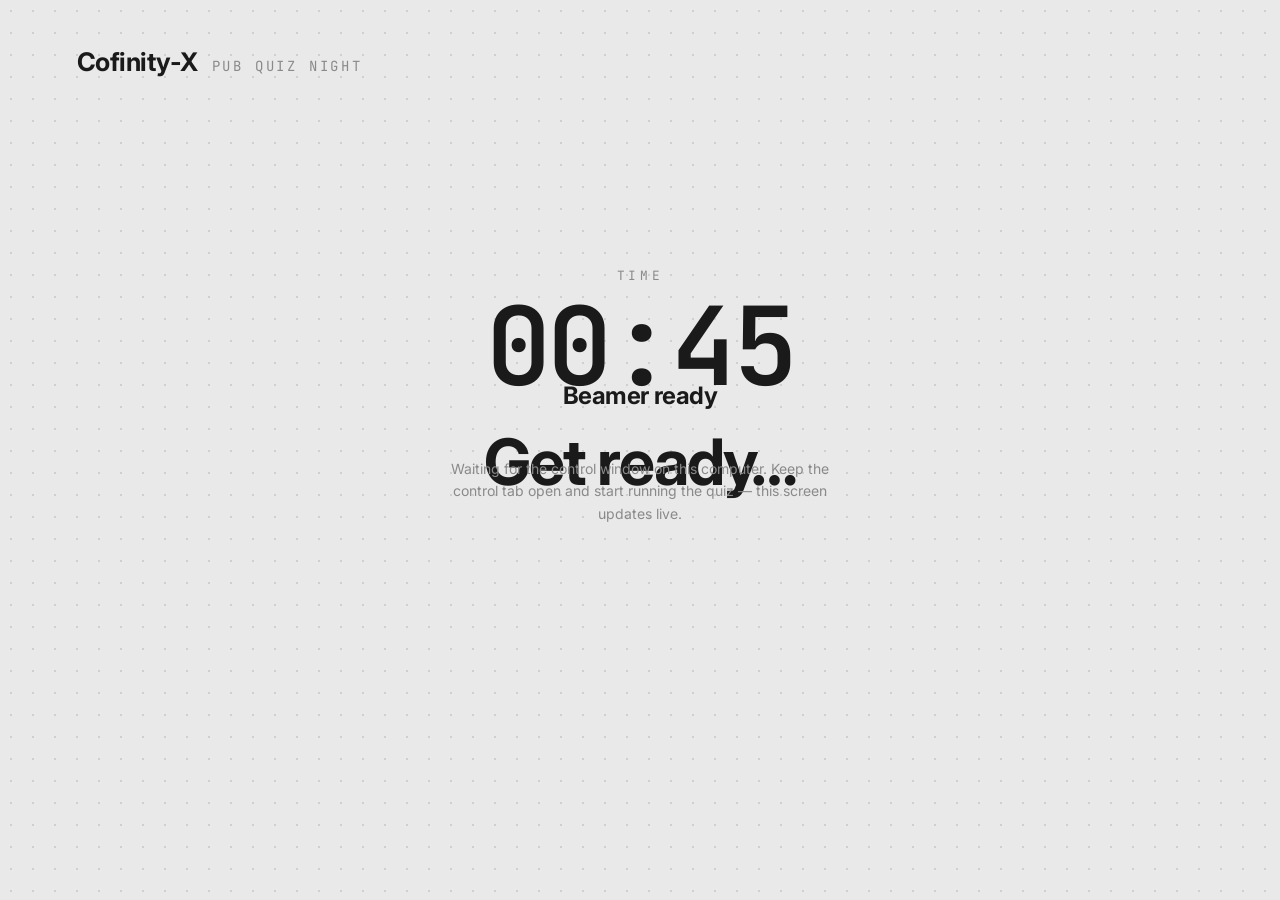
==== beamer.html @ 1c817a7e "Add files via upload" ====
<!DOCTYPE html>
<html lang="en">
<head>
  <meta charset="UTF-8" />
  <meta name="viewport" content="width=device-width, initial-scale=1.0" />
  <title>Cofinity-X Pub Quiz — Beamer</title>
  <link rel="stylesheet" href="assets/style.css" />
  <style>
    html, body { height: 100%; overflow: hidden; }
    .beamer { height: 100vh; display: grid;
      grid-template-rows: auto 1fr;
      padding: min(5vh, 48px) min(6vw, 80px) min(6vh, 56px); }

    /* top bar: wordmark left, round tag right */
    .b-top { display: flex; align-items: center; justify-content: space-between;
      gap: min(2.5vw, 28px); flex-wrap: wrap; }
    .b-brand { display: flex; align-items: baseline; gap: 14px; }
    .b-wordmark { font-weight: 700; font-size: clamp(18px, 2vw, 26px); letter-spacing: -0.02em; }
    .b-kicker { font-family: 'JetBrains Mono', monospace; font-size: clamp(10px,1.1vw,14px);
      color: var(--muted); text-transform: uppercase; letter-spacing: 0.2em; }
    .b-roundtag { display: flex; align-items: center; gap: 14px;
      font-weight: 500; font-size: clamp(13px,1.4vw,19px); color: var(--ink-soft); }
    .b-roundpill { background: var(--grad); color: #fff; font-weight: 600;
      padding: 6px 16px; border-radius: 999px; font-size: 0.9em; letter-spacing: 0.01em; }

    /* question stage — true centre */
    .b-qview { display: grid; grid-template-rows: 1fr auto 1fr; align-items: center;
      justify-items: center; gap: min(3vh, 28px); height: 100%; }
    .b-timer-wrap { align-self: end; display: flex; flex-direction: column;
      align-items: center; gap: 8px; }
    .b-timer-label { font-family: 'JetBrains Mono', monospace; font-size: clamp(10px,1vw,13px);
      letter-spacing: 0.28em; text-transform: uppercase; color: var(--muted); }
    .b-timer { font-family: 'JetBrains Mono', monospace; font-weight: 600;
      font-size: clamp(48px, 8.5vw, 116px); line-height: 1; font-variant-numeric: tabular-nums;
      letter-spacing: -0.03em; transition: color .2s ease; }
    .b-timer.low { color: var(--o3); }

    .b-question { font-weight: 700; font-size: clamp(32px, 5vw, 80px); line-height: 1.06;
      max-width: 20ch; margin: 0; letter-spacing: -0.03em; text-align: center; align-self: center; }
    /* when a picture question is showing, question text shrinks and image leads */
    .b-qview.has-image { grid-template-rows: auto auto 1fr auto; }
    .b-qview.has-image .b-question { font-size: clamp(24px, 3.2vw, 44px); }
    .b-image-wrap { align-self: center; display: none; justify-content: center; align-items: center;
      width: 100%; }
    .b-qview.has-image .b-image-wrap { display: flex; }
    .b-image { max-height: 46vh; max-width: min(70vw, 760px); object-fit: contain;
      border-radius: 18px; background: #fff; padding: 14px;
      box-shadow: 0 20px 56px rgba(0,0,0,0.10); border: 1px solid var(--line);
      animation: answerIn .35s ease; }

    .b-answer { align-self: start; display: none; flex-direction: column; align-items: center;
      gap: 10px; padding: 18px 44px; border-radius: 20px; background: #fff;
      border: 1px solid var(--line); box-shadow: 0 20px 56px rgba(0,0,0,0.10);
      animation: answerIn .35s ease; }
    .b-answer.show { display: flex; }
    @keyframes answerIn { from { opacity: 0; transform: translateY(10px); } to { opacity: 1; transform: none; } }
    .b-answer-label { font-family: 'JetBrains Mono', monospace; font-size: clamp(11px,1.1vw,14px);
      letter-spacing: 0.24em; text-transform: uppercase; color: var(--muted); }
    .b-answer-text { font-weight: 800; font-size: clamp(28px,4vw,56px); letter-spacing: -0.02em; }

    /* scoreboard */
    .b-scoreview { display: none; flex-direction: column; justify-content: center;
      max-width: 1120px; width: 100%; margin: 0 auto; height: 100%; }
    .b-scoreview.show { display: flex; }
    .b-scorehead { display: flex; align-items: baseline; gap: 18px; margin: 0 0 min(5vh,40px); }
    .b-scoretitle { font-weight: 800; font-size: clamp(38px,6vw,88px);
      margin: 0; letter-spacing: -0.04em; }
    .b-scoresub { font-family: 'JetBrains Mono', monospace; font-size: clamp(12px,1.3vw,17px);
      text-transform: uppercase; letter-spacing: 0.18em; }
    .b-scorelist { display: flex; flex-direction: column; gap: min(2.6vh, 24px); }
    .b-scorerow { display: flex; align-items: center; gap: min(2.5vw, 30px); }
    .b-rank { font-family: 'JetBrains Mono', monospace; font-size: clamp(18px,2.4vw,36px);
      font-weight: 500; color: var(--muted); min-width: 1.3em; text-align: center; flex-shrink: 0; }
    .b-rank.first { color: var(--o3); font-weight: 700; }
    .b-barcol { flex: 1; display: flex; flex-direction: column; gap: 10px; }
    .b-bartop { display: flex; justify-content: space-between; align-items: baseline; }
    .b-teamname { font-weight: 600; font-size: clamp(20px,2.8vw,40px); letter-spacing: -0.02em; }
    .b-scoreval { font-family: 'JetBrains Mono', monospace; font-weight: 600;
      font-size: clamp(20px,2.8vw,40px); color: var(--ink-soft); font-variant-numeric: tabular-nums; }
    .b-scoreval.lead { color: var(--o3); }
    .b-bartrack { height: 8px; background: #D6D6D6; border-radius: 4px; overflow: hidden; }
    .b-barfill { height: 100%; background: var(--grad); border-radius: 4px; transition: width .5s ease; }
    .b-empty { font-family: 'JetBrains Mono', monospace; color: var(--muted); font-size: 18px; }

    /* waiting overlay */
    .b-waiting { position: fixed; inset: 0; display: flex; align-items: center;
      justify-content: center; flex-direction: column; gap: 14px; text-align: center; padding: 24px; }
    .b-waiting h2 { font-weight: 700; font-size: 24px; letter-spacing: -0.02em; }
    .b-waiting p { color: var(--muted); font-size: 14px; max-width: 42ch; line-height: 1.6; }
    body.connected .b-waiting { display: none; }

    /* start & round intro screens */
    .b-intro { display: none; flex-direction: column; align-items: center;
      justify-content: center; text-align: center; height: 100%; gap: min(2.5vh, 22px); }
    .b-intro.show { display: flex; }
    .b-intro-kicker { font-family: 'JetBrains Mono', monospace; font-weight: 600;
      font-size: clamp(14px, 1.8vw, 24px); letter-spacing: 0.22em; text-transform: uppercase; }
    .b-intro-title { font-weight: 800; font-size: clamp(44px, 8vw, 120px); line-height: 1.02;
      letter-spacing: -0.04em; margin: 0; }
    .b-intro-sub { color: var(--muted); font-size: clamp(16px, 2vw, 26px); margin: 0; max-width: 28ch; }
    .b-trophy { font-size: clamp(60px, 10vw, 140px); line-height: 1;
      animation: answerIn .5s ease; }
    .b-runnerup { margin-top: min(3vh, 26px); font-family: 'JetBrains Mono', monospace;
      font-size: clamp(13px, 1.5vw, 19px); color: var(--muted); letter-spacing: 0.04em; }
    .b-winner-name-grad { background: var(--grad); -webkit-background-clip: text;
      background-clip: text; color: transparent; }

    /* final / buzzer view */
    .b-finalview { display: none; flex-direction: column; height: 100%;
      justify-content: center; gap: min(5vh, 44px); }
    .b-finalview.show { display: flex; }
    .b-final-duel { display: grid; grid-template-columns: 1fr auto 1fr;
      align-items: center; gap: min(3vw, 40px); }
    .b-final-team { display: flex; flex-direction: column; align-items: center;
      gap: 6px; padding: min(3vh,28px) min(2vw,28px); border-radius: 20px;
      background: #fff; border: 1px solid var(--line); box-shadow: 0 14px 44px rgba(0,0,0,0.07); }
    .b-final-team-label { font-family: 'JetBrains Mono', monospace; font-size: clamp(10px,1vw,13px);
      letter-spacing: 0.22em; text-transform: uppercase; color: var(--muted); }
    .b-final-team-name { font-weight: 700; font-size: clamp(22px,3vw,46px); letter-spacing: -0.02em;
      text-align: center; line-height: 1.1; }
    .b-final-team-score { font-family: 'JetBrains Mono', monospace; font-weight: 600;
      font-size: clamp(44px,7vw,104px); line-height: 1; font-variant-numeric: tabular-nums;
      background: var(--grad); -webkit-background-clip: text; background-clip: text; color: transparent; }
    .b-final-vs { display: flex; flex-direction: column; align-items: center; gap: 10px; }
    .b-final-buzzer { font-family: 'JetBrains Mono', monospace; font-weight: 600;
      font-size: clamp(12px,1.4vw,18px); letter-spacing: 0.3em; color: #fff;
      background: var(--grad); padding: 6px 16px; border-radius: 999px; }
    .b-final-vs-x { font-weight: 800; font-size: clamp(28px,4vw,60px); color: var(--muted); line-height: 1; }
    .b-final-counter { font-size: clamp(11px,1.2vw,15px); color: var(--muted); letter-spacing: 0.1em; }
    .b-final-qbox { display: flex; flex-direction: column; align-items: center; gap: min(3vh,28px); text-align: center; }
    .b-final-question { font-weight: 700; font-size: clamp(28px,4vw,60px); line-height: 1.12;
      max-width: 24ch; margin: 0; letter-spacing: -0.02em; }
  </style>
</head>
<body>
  <div class="beamer" id="beamer">
    <header class="b-top">
      <span class="b-brand">
        <span class="b-wordmark">Cofinity-X</span>
        <span class="b-kicker">Pub Quiz Night</span>
      </span>
      <span class="b-roundtag" id="b-roundtag" style="visibility:hidden">
        <span class="b-roundpill" id="b-roundpill">Round 1</span>
        <span id="b-roundname">General Knowledge</span>
      </span>
    </header>

    <!-- start screen -->
    <div class="b-intro" id="b-startview">
      <span class="b-intro-kicker grad-text">Welcome</span>
      <h1 class="b-intro-title">Cofinity-X<br>Pub Quiz Night</h1>
      <p class="b-intro-sub">Grab a drink, find your team. We're about to begin.</p>
    </div>

    <!-- round intro screen -->
    <div class="b-intro" id="b-roundintroview">
      <span class="b-intro-kicker grad-text" id="b-roundintro-num">Round 1</span>
      <h1 class="b-intro-title" id="b-roundintro-title">Warm-Up</h1>
    </div>

    <!-- winner screen -->
    <div class="b-intro" id="b-winnerview">
      <span class="b-intro-kicker grad-text">Champions</span>
      <div class="b-trophy">🏆</div>
      <h1 class="b-intro-title" id="b-winner-name">—</h1>
      <p class="b-intro-sub" id="b-winner-score">—</p>
      <div class="b-runnerup" id="b-winner-runnerup"></div>
    </div>

    <!-- question view -->
    <div class="b-qview" id="b-qview">
      <div class="b-timer-wrap">
        <span class="b-timer-label">Time</span>
        <div class="b-timer" id="b-timer">00:45</div>
      </div>
      <p class="b-question" id="b-question">Get ready…</p>
      <div class="b-image-wrap" id="b-image-wrap">
        <img class="b-image" id="b-image" alt="" />
      </div>
      <div class="b-answer" id="b-answer">
        <span class="b-answer-label">Answer</span>
        <span class="b-answer-text grad-text" id="b-answer-text"></span>
      </div>
    </div>

    <!-- scoreboard view -->
    <div class="b-scoreview" id="b-scoreview">
      <div class="b-scorehead">
        <h1 class="b-scoretitle">Scoreboard</h1>
        <span class="b-scoresub grad-text">Live standings</span>
      </div>
      <div class="b-scorelist" id="b-scorelist"></div>
    </div>

    <!-- final / buzzer view -->
    <div class="b-finalview" id="b-finalview">
      <div class="b-final-duel">
        <div class="b-final-team" id="b-final-team-a">
          <span class="b-final-team-label">Team A</span>
          <span class="b-final-team-name" id="b-final-name-a">Team A</span>
          <span class="b-final-team-score" id="b-final-score-a">0</span>
        </div>
        <div class="b-final-vs">
          <span class="b-final-buzzer">BUZZER</span>
          <span class="b-final-vs-x">×</span>
          <span class="b-final-counter mono" id="b-final-counter">1 / 18</span>
        </div>
        <div class="b-final-team" id="b-final-team-b">
          <span class="b-final-team-label">Team B</span>
          <span class="b-final-team-name" id="b-final-name-b">Team B</span>
          <span class="b-final-team-score" id="b-final-score-b">0</span>
        </div>
      </div>
      <div class="b-final-qbox">
        <p class="b-final-intro-note" id="b-final-intro-note" style="display:none">Final round — get ready to buzz.</p>
        <p class="b-final-question" id="b-final-question">Get ready…</p>
        <div class="b-answer" id="b-final-answer">
          <span class="b-answer-label">Answer</span>
          <span class="b-answer-text grad-text" id="b-final-answer-text"></span>
        </div>
      </div>
    </div>
  </div>

  <div class="b-waiting">
    <h2>Beamer ready</h2>
    <p>Waiting for the control window on this computer. Keep the control tab open and start running the quiz — this screen updates live.</p>
  </div>

  <script type="module" src="assets/beamer.js"></script>
</body>
</html>
---- assets/style.css ----
/* ── Cofinity-X Pub Quiz — shared styles ──────────────────────────────────
   Brand from cofinity-x.com: light grey canvas + dot grid, black Inter
   headlines, orange→red gradient accent, rounded pill buttons. */

@import url('https://fonts.googleapis.com/css2?family=Inter:wght@400;500;600;700;800&family=JetBrains+Mono:wght@400;500;600&display=swap');

:root {
  --canvas: #E9E9E9;
  --panel: #FFFFFF;
  --ink: #1A1A1A;
  --ink-soft: #3C3C3C;
  --muted: #8A8A8A;
  --line: #DADADA;
  --dot: #CFCFCF;
  --o1: #F7A823;
  --o2: #FF6B4A;
  --o3: #F0464B;
  --grad: linear-gradient(100deg, #F7A823 0%, #FF6B4A 52%, #F0464B 100%);
  --green: #2EA86A;
  --dark: #1F1F1F;
}

* { box-sizing: border-box; }
html, body { margin: 0; padding: 0; }
body {
  font-family: 'Inter', sans-serif;
  background: var(--canvas);
  color: var(--ink);
  background-image: radial-gradient(var(--dot) 1.1px, transparent 1.1px);
  background-size: 22px 22px;
  -webkit-font-smoothing: antialiased;
}
::selection { background: var(--o2); color: #fff; }
button { font-family: 'Inter', sans-serif; cursor: pointer; transition: all .15s ease; }
button:hover { filter: brightness(0.97); }
button:focus-visible, input:focus-visible, textarea:focus-visible,
select:focus-visible { outline: 2px solid var(--o2); outline-offset: 2px; }
input::placeholder, textarea::placeholder { color: var(--muted); }
a { color: inherit; }

/* pills */
.pill-dark { background: var(--dark); color: #fff; border: none; border-radius: 999px;
  padding: 11px 18px; font-weight: 600; font-size: 13px; }
.pill-white { background: #fff; color: var(--ink); border: 1px solid var(--line);
  border-radius: 999px; padding: 11px 18px; font-weight: 500; font-size: 13px; }
.pill-grad { background: var(--grad); color: #fff; border: none; border-radius: 999px;
  padding: 11px 18px; font-weight: 600; font-size: 13px; }

.mono { font-family: 'JetBrains Mono', monospace; }
.grad-text { background: var(--grad); -webkit-background-clip: text;
  background-clip: text; color: transparent; }

@media (prefers-reduced-motion: reduce) { *, button { transition: none !important; } }

/* ── CONTROL ─────────────────────────────────────────────────────────────── */
.ctrl-bar {
  display: flex; justify-content: space-between; align-items: center;
  padding: 16px 24px; border-bottom: 1px solid var(--line);
  position: sticky; top: 0; z-index: 5;
  background: rgba(233,233,233,0.92); backdrop-filter: blur(8px);
}
.ctrl-brand { font-weight: 700; font-size: 18px; letter-spacing: -0.02em; }
.ctrl-tag { font-family: 'JetBrains Mono', monospace; font-weight: 500; font-size: 11px;
  color: #fff; background: var(--grad); padding: 4px 10px; border-radius: 999px;
  text-transform: uppercase; letter-spacing: 0.08em; margin-left: 6px; }
.bar-actions { display: flex; gap: 10px; }

.grid { display: grid; align-items: start; grid-template-columns: minmax(390px,1fr) 1.15fr; }
.grid.no-preview { grid-template-columns: 1fr; }
.col { padding: 24px; display: flex; flex-direction: column; gap: 16px;
  border-right: 1px solid var(--line); }

.section { background: var(--panel); border: 1px solid var(--line);
  border-radius: 16px; padding: 20px; box-shadow: 0 1px 3px rgba(0,0,0,0.03); }
.section-title { font-weight: 700; font-size: 13px; text-transform: uppercase;
  letter-spacing: 0.1em; margin-bottom: 16px; }
.mini { font-family: 'JetBrains Mono', monospace; font-size: 11px; text-transform: uppercase;
  letter-spacing: 0.12em; color: var(--muted); }

.seg { display: flex; gap: 6px; margin-bottom: 16px; background: var(--canvas);
  padding: 4px; border-radius: 999px; }
.seg button { flex: 1; border: none; border-radius: 999px; padding: 10px 0;
  font-size: 13px; font-weight: 500; background: transparent; color: var(--ink-soft); }
.seg button.on { background: var(--grad); color: #fff; font-weight: 600; }

.round-block { display: flex; flex-direction: column; gap: 10px; }
.chips { display: flex; gap: 6px; flex-wrap: wrap; }
.chip { width: 38px; height: 38px; background: var(--canvas); color: var(--ink-soft);
  border: 1px solid var(--line); border-radius: 10px; font-size: 14px; font-weight: 500; }
.chip.on { background: var(--grad); color: #fff; border: none; font-weight: 700; }
.round-name { font-weight: 600; font-size: 15px; }

.qnav { display: flex; align-items: center; justify-content: space-between; margin-bottom: 12px; }
.qcount { font-family: 'JetBrains Mono', monospace; font-size: 13px; color: var(--muted); }

textarea, input[type=text] { width: 100%; background: var(--canvas); color: var(--ink);
  border: 1px solid var(--line); border-radius: 12px; padding: 12px 13px;
  font-family: 'Inter', sans-serif; font-size: 14px; }
textarea { resize: vertical; margin-bottom: 8px; }

.cur-box { margin: 14px 0; padding: 14px; border: 1px solid var(--line);
  border-radius: 12px; background: var(--canvas); }
.cur-q { font-weight: 600; font-size: 16px; margin: 6px 0 8px; line-height: 1.3; }
.cur-a { font-family: 'JetBrains Mono', monospace; font-size: 12px; color: var(--muted); margin: 0; }
.cur-a b { font-weight: 600; color: var(--o3); }

.reveal-btn { width: 100%; background: transparent; color: var(--o3);
  border: 1.5px solid var(--o2); border-radius: 999px; padding: 13px 0;
  font-size: 13px; font-weight: 600; }
.reveal-btn.on { background: var(--grad); color: #fff; border: none; font-weight: 700; }

.timer-row { display: flex; align-items: center; justify-content: space-between;
  gap: 14px; margin-bottom: 12px; }
.timer-big { font-family: 'JetBrains Mono', monospace; font-size: 50px; font-weight: 600;
  font-variant-numeric: tabular-nums; line-height: 1; }
.timer-big.low { color: var(--o3); }
.presets { display: flex; gap: 6px; }
.timer-autoreset { display: flex; align-items: center; gap: 8px; margin-top: 12px;
  font-size: 12.5px; color: var(--muted); cursor: pointer; user-select: none; }
.timer-autoreset input { accent-color: var(--o2); width: 15px; height: 15px; cursor: pointer; }
.preset { flex: 1; background: var(--canvas); color: var(--ink-soft);
  border: 1px solid var(--line); border-radius: 10px; padding: 9px 0;
  font-size: 12px; font-family: 'JetBrains Mono', monospace; }

.add-row { display: flex; gap: 8px; margin-bottom: 14px; }
.team-list { display: flex; flex-direction: column; gap: 8px; }
.team-row { display: flex; align-items: center; gap: 12px; padding: 11px 14px;
  background: var(--canvas); border: 1px solid var(--line); border-radius: 12px; }
.team-row.lead { border: 1.5px solid var(--o2); background: #FFF4EF; }
.team-score { font-family: 'JetBrains Mono', monospace; font-variant-numeric: tabular-nums;
  font-size: 19px; font-weight: 600; color: var(--o3); min-width: 1.6em; text-align: right; }
.team-name { flex: 1; font-weight: 600; font-size: 15px; }
.team-name-input { flex: 1; font-family: 'Inter', sans-serif; font-weight: 600; font-size: 15px;
  color: var(--ink); background: transparent; border: 1px solid transparent;
  border-radius: 8px; padding: 6px 8px; min-width: 0; transition: all .12s ease; }
.team-name-input:hover { border-color: var(--line); background: #fff; }
.team-name-input:focus { border-color: var(--o2); background: #fff; outline: none; }
.team-actions { display: flex; gap: 6px; }
.btn-plus { background: var(--green); color: #fff; border: none; border-radius: 8px;
  padding: 7px 12px; font-weight: 700; font-size: 13px; }
.btn-minus { background: transparent; color: var(--o3); border: 1px solid var(--o2);
  border-radius: 8px; padding: 7px 13px; font-size: 14px; }
.btn-x { background: transparent; color: var(--muted); border: 1px solid var(--line);
  border-radius: 8px; padding: 7px 10px; font-size: 12px; }
.muted { color: var(--muted); font-size: 13px; font-family: 'JetBrains Mono', monospace; }

/* final control */
.final-pick { display: flex; flex-direction: column; gap: 8px; }
.final-selects { display: flex; align-items: center; gap: 10px; }
.final-selects select { flex: 1; background: var(--canvas); color: var(--ink);
  border: 1px solid var(--line); border-radius: 10px; padding: 11px 10px;
  font-family: 'Inter', sans-serif; font-size: 14px; }
.final-vs-mini { font-family: 'JetBrains Mono', monospace; font-size: 12px; color: var(--muted); }
.final-award { display: flex; gap: 8px; margin-top: 12px; }
.final-award-btn { flex: 1; background: var(--grad); color: #fff; border: none;
  border-radius: 999px; padding: 14px 0; font-weight: 700; font-size: 14px; }

/* preview */
.preview-pane { padding: 24px; position: sticky; top: 65px; align-self: start; }
.preview-label { font-family: 'JetBrains Mono', monospace; font-size: 11px;
  text-transform: uppercase; letter-spacing: 0.12em; color: var(--muted); margin-bottom: 10px; }
.preview-frame { border: 1px solid var(--line); border-radius: 16px; overflow: hidden;
  aspect-ratio: 16/9; box-shadow: 0 24px 70px rgba(0,0,0,0.12); position: relative; }
.preview-frame iframe { width: 100%; height: 100%; border: none; display: block; }
.preview-hint { font-size: 12.5px; color: var(--muted); margin-top: 14px; line-height: 1.5; }

/* editor modal */
.modal-backdrop { position: fixed; inset: 0; background: rgba(20,20,20,0.45);
  display: none; align-items: center; justify-content: center; z-index: 50; padding: 24px; }
.modal-backdrop.open { display: flex; }
.modal { background: var(--panel); border-radius: 20px; width: min(720px, 100%);
  max-height: 86vh; overflow: hidden; display: flex; flex-direction: column;
  box-shadow: 0 30px 80px rgba(0,0,0,0.3); }
.modal-head { display: flex; justify-content: space-between; align-items: center;
  padding: 20px 24px; border-bottom: 1px solid var(--line); }
.modal-title { font-weight: 700; font-size: 18px; letter-spacing: -0.02em; }
.modal-body { padding: 20px 24px; overflow-y: auto; }
.modal-foot { padding: 16px 24px; border-top: 1px solid var(--line);
  display: flex; justify-content: space-between; align-items: center; gap: 12px; }

.q-editor-row { display: grid; grid-template-columns: 64px 1fr 1fr 36px;
  gap: 8px; align-items: start; margin-bottom: 8px; }
.q-editor-row select { background: var(--canvas); border: 1px solid var(--line);
  border-radius: 10px; padding: 9px 6px; font-size: 12px; font-family: 'JetBrains Mono', monospace; }
.q-editor-row textarea { margin: 0; min-height: 42px; font-size: 13px; padding: 9px 11px; }
.q-editor-row .btn-x { height: 40px; }
.q-editor-img { grid-column: 1 / -1; margin-top: 2px; font-size: 12px !important;
  padding: 8px 11px !important; font-family: 'JetBrains Mono', monospace; }
.editor-add { background: var(--canvas); border: 1px dashed var(--line);
  border-radius: 10px; padding: 10px 0; width: 100%; font-size: 13px;
  color: var(--ink-soft); margin-top: 4px; }

@media (max-width: 900px) {
  .grid { grid-template-columns: 1fr; }
  .col { border-right: none; border-bottom: 1px solid var(--line); }
  .preview-pane { position: static; }
}
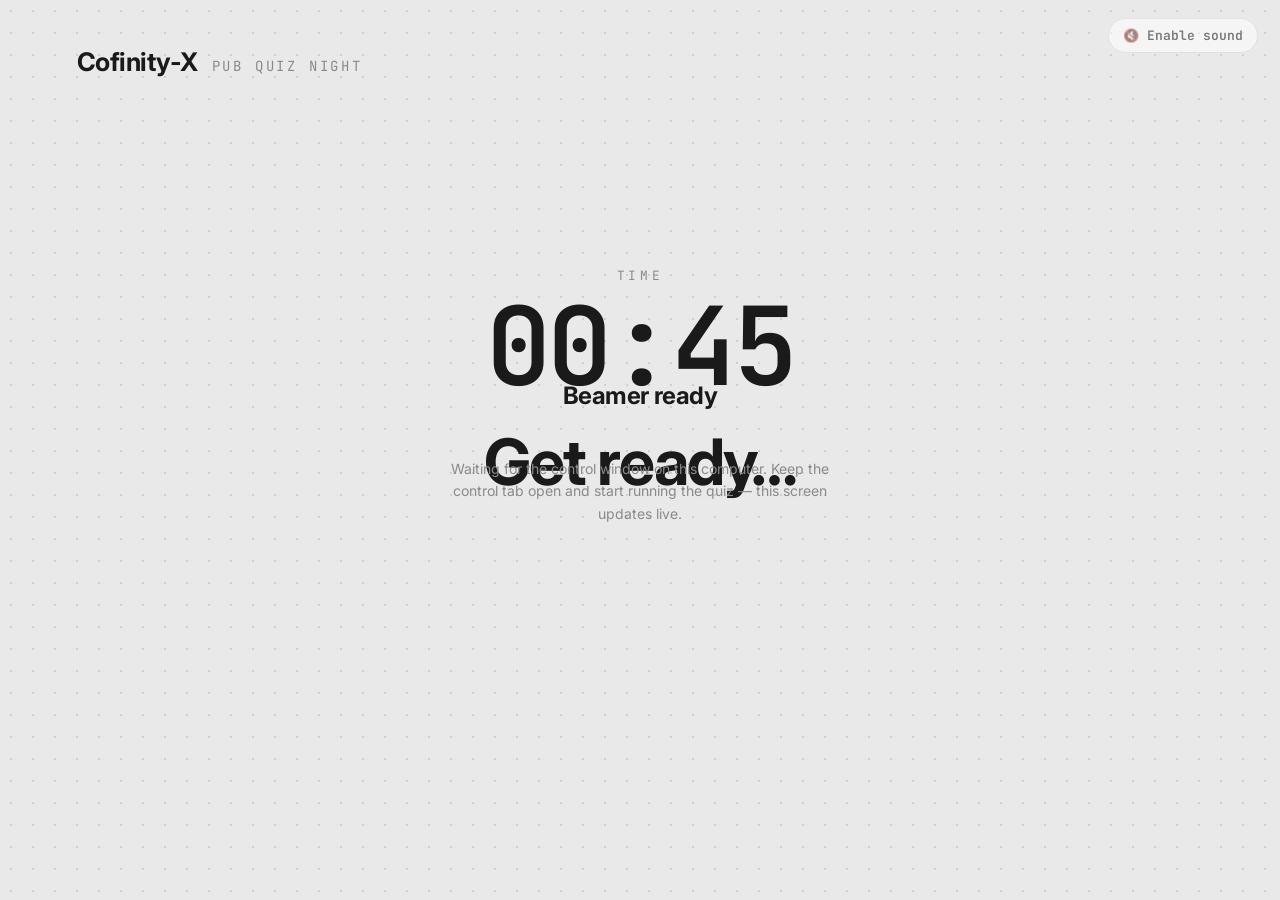
==== commit 8361f197: "Add files via upload" ====
--- a/beamer.html
+++ b/beamer.html
@@ -32,8 +32,12 @@
       letter-spacing: 0.28em; text-transform: uppercase; color: var(--muted); }
     .b-timer { font-family: 'JetBrains Mono', monospace; font-weight: 600;
       font-size: clamp(48px, 8.5vw, 116px); line-height: 1; font-variant-numeric: tabular-nums;
-      letter-spacing: -0.03em; transition: color .2s ease; }
-    .b-timer.low { color: var(--o3); }
+      letter-spacing: -0.03em; transition: color .2s ease; transform-origin: center; }
+    .b-timer.low { color: var(--o3); animation: timerPulse 1s ease-in-out infinite; }
+    @keyframes timerPulse {
+      0%, 100% { transform: scale(1); }
+      50% { transform: scale(1.08); text-shadow: 0 0 30px rgba(240,70,75,0.35); }
+    }
 
     .b-question { font-weight: 700; font-size: clamp(32px, 5vw, 80px); line-height: 1.06;
       max-width: 20ch; margin: 0; letter-spacing: -0.03em; text-align: center; align-self: center; }
@@ -46,14 +50,19 @@
     .b-image { max-height: 46vh; max-width: min(70vw, 760px); object-fit: contain;
       border-radius: 18px; background: #fff; padding: 14px;
       box-shadow: 0 20px 56px rgba(0,0,0,0.10); border: 1px solid var(--line);
-      animation: answerIn .35s ease; }
+      animation: answerPop .42s cubic-bezier(.2,.8,.3,1.4); }
 
     .b-answer { align-self: start; display: none; flex-direction: column; align-items: center;
       gap: 10px; padding: 18px 44px; border-radius: 20px; background: #fff;
       border: 1px solid var(--line); box-shadow: 0 20px 56px rgba(0,0,0,0.10);
-      animation: answerIn .35s ease; }
+      animation: answerPop .42s cubic-bezier(.2,.8,.3,1.4); }
     .b-answer.show { display: flex; }
     @keyframes answerIn { from { opacity: 0; transform: translateY(10px); } to { opacity: 1; transform: none; } }
+    @keyframes answerPop {
+      0%   { opacity: 0; transform: scale(0.7) translateY(14px); }
+      60%  { opacity: 1; transform: scale(1.08) translateY(0); }
+      100% { opacity: 1; transform: scale(1) translateY(0); }
+    }
     .b-answer-label { font-family: 'JetBrains Mono', monospace; font-size: clamp(11px,1.1vw,14px);
       letter-spacing: 0.24em; text-transform: uppercase; color: var(--muted); }
     .b-answer-text { font-weight: 800; font-size: clamp(28px,4vw,56px); letter-spacing: -0.02em; }
@@ -79,7 +88,8 @@
       font-size: clamp(20px,2.8vw,40px); color: var(--ink-soft); font-variant-numeric: tabular-nums; }
     .b-scoreval.lead { color: var(--o3); }
     .b-bartrack { height: 8px; background: #D6D6D6; border-radius: 4px; overflow: hidden; }
-    .b-barfill { height: 100%; background: var(--grad); border-radius: 4px; transition: width .5s ease; }
+    .b-barfill { height: 100%; background: var(--grad); border-radius: 4px; transition: width .7s cubic-bezier(.2,.7,.3,1); }
+    @keyframes scoreRowIn { from { opacity: 0; transform: translateX(-18px); } to { opacity: 1; transform: none; } }
     .b-empty { font-family: 'JetBrains Mono', monospace; color: var(--muted); font-size: 18px; }
 
     /* waiting overlay */
@@ -90,16 +100,128 @@
     body.connected .b-waiting { display: none; }
 
     /* start & round intro screens */
-    .b-intro { display: none; flex-direction: column; align-items: center;
-      justify-content: center; text-align: center; height: 100%; gap: min(2.5vh, 22px); }
+    .b-intro { position: relative; display: none; flex-direction: column; align-items: center;
+      justify-content: center; text-align: center; height: 100%; gap: min(2.5vh, 22px);
+      padding-right: min(30vw, 420px); }
     .b-intro.show { display: flex; }
+    /* gentle fade + rise when any main view appears, softer and clearer */
+    .b-intro.show, .b-scoreview.show, .b-finalview.show, .b-songview.show,
+    .b-qview { animation: viewFade .5s cubic-bezier(.2,.7,.3,1) both; }
+    @keyframes viewFade {
+      from { opacity: 0; transform: translateY(16px); }
+      to { opacity: 1; transform: translateY(0); }
+    }
+    /* staged entrance on the start screen for a strong first impression */
+    #b-startview.show .b-intro-kicker { animation: riseIn .6s cubic-bezier(.2,.8,.3,1.1) .1s both; }
+    #b-startview.show .b-intro-title { animation: riseIn .7s cubic-bezier(.2,.8,.3,1.1) .3s both; }
+    #b-startview.show .b-intro-sub { animation: riseIn .6s cubic-bezier(.2,.8,.3,1.1) .55s both; }
+    #b-startview.show .b-host-wrap { animation: hostSlideIn .8s cubic-bezier(.2,.8,.3,1.15) .45s both; }
+    @keyframes riseIn { from { opacity: 0; transform: translateY(28px); } to { opacity: 1; transform: none; } }
+    @keyframes hostSlideIn { from { opacity: 0; transform: translateX(60px); } to { opacity: 1; transform: none; } }
+    #b-startview.show .b-bubble { animation: bubbleIn .5s cubic-bezier(.2,.8,.3,1.3) 1.0s both; }
+    /* text content stays clear of the host on the right */
+    .b-intro > .b-intro-kicker,
+    .b-intro > .b-intro-title,
+    .b-intro > .b-intro-sub,
+    .b-intro > .b-trophy,
+    .b-intro > .b-runnerup { max-width: min(64vw, 880px); position: relative; z-index: 2; }
+    /* quizmaster host figure — own zone on the right, never over the text */
+    .b-host { pointer-events: none; user-select: none; }
+    .b-host-wrap.b-host-side { position: absolute; right: max(1vw, 12px); bottom: 0;
+      display: flex; flex-direction: column; align-items: center; z-index: 1;
+      animation: hostIn .5s cubic-bezier(.2,.8,.3,1.2); }
+    .b-host-wrap.b-host-side .b-host { height: min(60vh, 520px); width: auto; object-fit: contain;
+      filter: drop-shadow(0 12px 30px rgba(0,0,0,0.12)); }
+    .b-bubble { position: relative; max-width: 320px; margin-bottom: 14px;
+      background: #fff; color: var(--ink); border: 1px solid var(--line);
+      border-radius: 18px; padding: 14px 18px; font-weight: 600;
+      font-size: clamp(14px, 1.4vw, 19px); line-height: 1.35; text-align: center;
+      box-shadow: 0 12px 32px rgba(0,0,0,0.12);
+      animation: bubbleIn .45s cubic-bezier(.2,.8,.3,1.3) .25s both; }
+    .b-bubble::after { content: ""; position: absolute; bottom: -9px; left: 50%;
+      transform: translateX(-50%); border-left: 10px solid transparent;
+      border-right: 10px solid transparent; border-top: 10px solid #fff; }
+    .b-bubble:empty { display: none; }
+    @keyframes bubbleIn { from { opacity: 0; transform: scale(0.8) translateY(8px); } to { opacity: 1; transform: none; } }
+    @keyframes hostIn { from { opacity: 0; transform: translateY(24px); } to { opacity: 1; transform: none; } }
+    @media (max-width: 1100px) {
+      .b-host-wrap.b-host-side { right: 0; opacity: 0.92; }
+      .b-host-wrap.b-host-side .b-host { height: 40vh; }
+      .b-bubble { max-width: 220px; font-size: 13px; padding: 10px 13px; }
+      .b-intro > .b-intro-title { max-width: 70vw; }
+    }
+    .b-final-intro-note { text-align: center; color: var(--muted);
+      font-family: 'JetBrains Mono', monospace; font-size: clamp(13px,1.5vw,20px);
+      letter-spacing: 0.1em; }
+    .b-host-final { position: absolute; right: max(2vw, 24px); bottom: 0;
+      height: min(54vh, 460px); width: auto; object-fit: contain;
+      filter: drop-shadow(0 12px 30px rgba(0,0,0,0.12));
+      animation: hostIn .5s cubic-bezier(.2,.8,.3,1.2); z-index: 1; }
+    @media (max-width: 1100px) { .b-host-final { height: 36vh; right: 0; opacity: 0.85; } }
     .b-intro-kicker { font-family: 'JetBrains Mono', monospace; font-weight: 600;
       font-size: clamp(14px, 1.8vw, 24px); letter-spacing: 0.22em; text-transform: uppercase; }
     .b-intro-title { font-weight: 800; font-size: clamp(44px, 8vw, 120px); line-height: 1.02;
       letter-spacing: -0.04em; margin: 0; }
     .b-intro-sub { color: var(--muted); font-size: clamp(16px, 2vw, 26px); margin: 0; max-width: 28ch; }
+    .b-ambient-fact { font-weight: 700; font-size: clamp(28px, 3.6vw, 56px); line-height: 1.18;
+      letter-spacing: -0.02em; margin: 0; max-width: 18ch; position: relative; z-index: 2;
+      animation: factFade .6s ease; }
+    @keyframes factFade { from { opacity: 0; transform: translateY(12px); } to { opacity: 1; transform: none; } }
+
+    /* guess the song */
+    .b-equalizer { display: flex; align-items: flex-end; justify-content: center;
+      gap: min(1.4vw, 14px); height: min(28vh, 240px); margin: min(3vh,24px) 0; }
+    .b-equalizer span { width: min(2.4vw, 26px); height: 20%; border-radius: 8px;
+      background: var(--grad); opacity: 0.85; }
+    .b-equalizer.playing span { animation: eq 0.9s ease-in-out infinite; }
+    .b-equalizer span:nth-child(1) { animation-delay: -0.1s; }
+    .b-equalizer span:nth-child(2) { animation-delay: -0.5s; }
+    .b-equalizer span:nth-child(3) { animation-delay: -0.3s; }
+    .b-equalizer span:nth-child(4) { animation-delay: -0.7s; }
+    .b-equalizer span:nth-child(5) { animation-delay: -0.2s; }
+    .b-equalizer span:nth-child(6) { animation-delay: -0.6s; }
+    .b-equalizer span:nth-child(7) { animation-delay: -0.4s; }
+    .b-equalizer span:nth-child(8) { animation-delay: -0.8s; }
+    .b-equalizer span:nth-child(9) { animation-delay: -0.15s; }
+    .b-equalizer span:nth-child(10) { animation-delay: -0.55s; }
+    @keyframes eq { 0%, 100% { height: 18%; } 50% { height: 100%; } }
+    .b-song-counter { font-size: clamp(14px, 1.6vw, 22px); color: var(--muted); letter-spacing: 0.1em; }
+    .b-song-reveal { display: none; flex-direction: column; align-items: center; gap: 6px;
+      margin-top: min(3vh, 26px); animation: answerPop .42s cubic-bezier(.2,.8,.3,1.4); }
+    .b-song-reveal.show { display: flex; }
+    .b-song-title { font-weight: 800; font-size: clamp(32px, 4.5vw, 68px); letter-spacing: -0.02em; line-height: 1.05; }
+    .b-song-artist { font-weight: 600; font-size: clamp(18px, 2.2vw, 30px); color: var(--muted); }
+    .b-song-link { margin-top: 10px; font-family: 'JetBrains Mono', monospace; font-size: clamp(11px,1.1vw,14px);
+      color: var(--o2); text-decoration: none; opacity: 0.8; }
+    .b-song-link:empty { display: none; }
     .b-trophy { font-size: clamp(60px, 10vw, 140px); line-height: 1;
-      animation: answerIn .5s ease; }
+      animation: trophyPop .7s cubic-bezier(.2,.8,.3,1.5) both; transform-origin: center bottom; }
+    @keyframes trophyPop {
+      0% { opacity: 0; transform: scale(0.3) rotate(-15deg); }
+      55% { opacity: 1; transform: scale(1.15) rotate(6deg); }
+      100% { opacity: 1; transform: scale(1) rotate(0); }
+    }
+    /* confetti canvas sits above everything on the winner screen */
+    .b-confetti { position: fixed; inset: 0; width: 100%; height: 100%;
+      pointer-events: none; z-index: 50; display: none; }
+    .b-confetti.show { display: block; }
+    /* sound toggle — small, top-right, unobtrusive */
+    .b-sound-toggle { position: fixed; top: 18px; right: 22px; z-index: 60;
+      font-family: 'JetBrains Mono', monospace; font-size: 13px; font-weight: 600;
+      padding: 8px 14px; border-radius: 999px; border: 1px solid var(--line);
+      background: #fff; color: var(--ink); cursor: pointer; opacity: 0.55;
+      transition: opacity .2s ease, transform .1s ease; }
+    .b-sound-toggle:hover { opacity: 1; }
+    .b-sound-toggle.on { background: var(--grad); color: #fff; border-color: transparent; opacity: 0.9; }
+    .b-sound-toggle:active { transform: scale(0.95); }
+    /* winner name flies in big */
+    #b-winnerview.show #b-winner-name {
+      animation: winnerNameIn .65s cubic-bezier(.2,.8,.25,1.3) .15s both; }
+    @keyframes winnerNameIn {
+      0% { opacity: 0; transform: scale(0.6) translateY(30px); }
+      60% { opacity: 1; transform: scale(1.06) translateY(0); }
+      100% { opacity: 1; transform: scale(1); }
+    }
     .b-runnerup { margin-top: min(3vh, 26px); font-family: 'JetBrains Mono', monospace;
       font-size: clamp(13px, 1.5vw, 19px); color: var(--muted); letter-spacing: 0.04em; }
     .b-winner-name-grad { background: var(--grad); -webkit-background-clip: text;
@@ -130,10 +252,18 @@
     .b-final-qbox { display: flex; flex-direction: column; align-items: center; gap: min(3vh,28px); text-align: center; }
     .b-final-question { font-weight: 700; font-size: clamp(28px,4vw,60px); line-height: 1.12;
       max-width: 24ch; margin: 0; letter-spacing: -0.02em; }
+    @media (prefers-reduced-motion: reduce) {
+      *, .b-timer.low, .b-answer, .b-host, .b-scorerow, .b-barfill, .b-trophy, .b-confetti {
+        animation: none !important; transition: none !important;
+      }
+      .b-confetti { display: none !important; }
+    }
   </style>
 </head>
 <body>
   <div class="beamer" id="beamer">
+    <canvas id="b-confetti" class="b-confetti"></canvas>
+    <button id="b-sound-toggle" class="b-sound-toggle" title="Toggle sound">🔇 Enable sound</button>
     <header class="b-top">
       <span class="b-brand">
         <span class="b-wordmark">Cofinity-X</span>
@@ -147,6 +277,10 @@
 
     <!-- start screen -->
     <div class="b-intro" id="b-startview">
+      <div class="b-host-wrap b-host-side">
+        <div class="b-bubble" id="b-bubble-start"></div>
+        <img class="b-host" src="assets/host/host-mic.png" alt="" />
+      </div>
       <span class="b-intro-kicker grad-text">Welcome</span>
       <h1 class="b-intro-title">Cofinity-X<br>Pub Quiz Night</h1>
       <p class="b-intro-sub">Grab a drink, find your team. We're about to begin.</p>
@@ -154,12 +288,20 @@
 
     <!-- round intro screen -->
     <div class="b-intro" id="b-roundintroview">
+      <div class="b-host-wrap b-host-side">
+        <div class="b-bubble" id="b-bubble-round"></div>
+        <img class="b-host" src="assets/host/host-finger.png" alt="" />
+      </div>
       <span class="b-intro-kicker grad-text" id="b-roundintro-num">Round 1</span>
       <h1 class="b-intro-title" id="b-roundintro-title">Warm-Up</h1>
     </div>
 
     <!-- winner screen -->
     <div class="b-intro" id="b-winnerview">
+      <div class="b-host-wrap b-host-side">
+        <div class="b-bubble" id="b-bubble-winner"></div>
+        <img class="b-host" src="assets/host/host-trophy.png" alt="" />
+      </div>
       <span class="b-intro-kicker grad-text">Champions</span>
       <div class="b-trophy">🏆</div>
       <h1 class="b-intro-title" id="b-winner-name">—</h1>
@@ -167,6 +309,32 @@
       <div class="b-runnerup" id="b-winner-runnerup"></div>
     </div>
 
+    <!-- ambient / break screen -->
+    <div class="b-intro" id="b-ambientview">
+      <div class="b-host-wrap b-host-side">
+        <img class="b-host" src="assets/host/host-smoke.png" alt="" />
+      </div>
+      <span class="b-intro-kicker grad-text">Did you know?</span>
+      <p class="b-ambient-fact" id="b-ambient-fact">—</p>
+      <p class="b-intro-sub">Back in a moment. Grab a drink.</p>
+    </div>
+
+    <!-- guess the song screen -->
+    <div class="b-intro" id="b-songview">
+      <span class="b-intro-kicker grad-text">Guess the Song</span>
+      <div class="b-equalizer" id="b-equalizer">
+        <span></span><span></span><span></span><span></span><span></span>
+        <span></span><span></span><span></span><span></span><span></span>
+      </div>
+      <div class="b-song-counter mono" id="b-song-counter">Song 1 / 4</div>
+      <div class="b-song-reveal" id="b-song-reveal">
+        <span class="b-answer-label">Answer</span>
+        <span class="b-song-title grad-text" id="b-song-title"></span>
+        <span class="b-song-artist" id="b-song-artist"></span>
+        <a class="b-song-link" id="b-song-link" target="_blank" rel="noopener"></a>
+      </div>
+    </div>
+
     <!-- question view -->
     <div class="b-qview" id="b-qview">
       <div class="b-timer-wrap">
@@ -194,6 +362,7 @@
 
     <!-- final / buzzer view -->
     <div class="b-finalview" id="b-finalview">
+      <img class="b-host b-host-final" id="b-final-host" src="assets/host/host-mic2.png" alt="" style="display:none" />
       <div class="b-final-duel">
         <div class="b-final-team" id="b-final-team-a">
           <span class="b-final-team-label">Team A</span>
--- a/assets/style.css
+++ b/assets/style.css
@@ -39,6 +39,22 @@
 a { color: inherit; }
 
 /* pills */
+/* global click feedback: every button gives a quick press response */
+button { transition: transform .08s ease, box-shadow .12s ease, background .15s ease; }
+button:active { transform: scale(0.94); }
+/* a brief flash applied via JS on score/reveal actions */
+@keyframes btnFlash {
+  0% { box-shadow: 0 0 0 0 rgba(247,168,35,0.5); }
+  100% { box-shadow: 0 0 0 14px rgba(247,168,35,0); }
+}
+.flash { animation: btnFlash .45s ease-out; }
+/* score pop when a point lands — clear, satisfying feedback */
+@keyframes flashScore {
+  0% { transform: scale(1); color: var(--o2); }
+  40% { transform: scale(1.5); color: var(--o3); }
+  100% { transform: scale(1); }
+}
+.flash-score { animation: flashScore .5s cubic-bezier(.2,.8,.3,1.4); display: inline-block; }
 .pill-dark { background: var(--dark); color: #fff; border: none; border-radius: 999px;
   padding: 11px 18px; font-weight: 600; font-size: 13px; }
 .pill-white { background: #fff; color: var(--ink); border: 1px solid var(--line);
